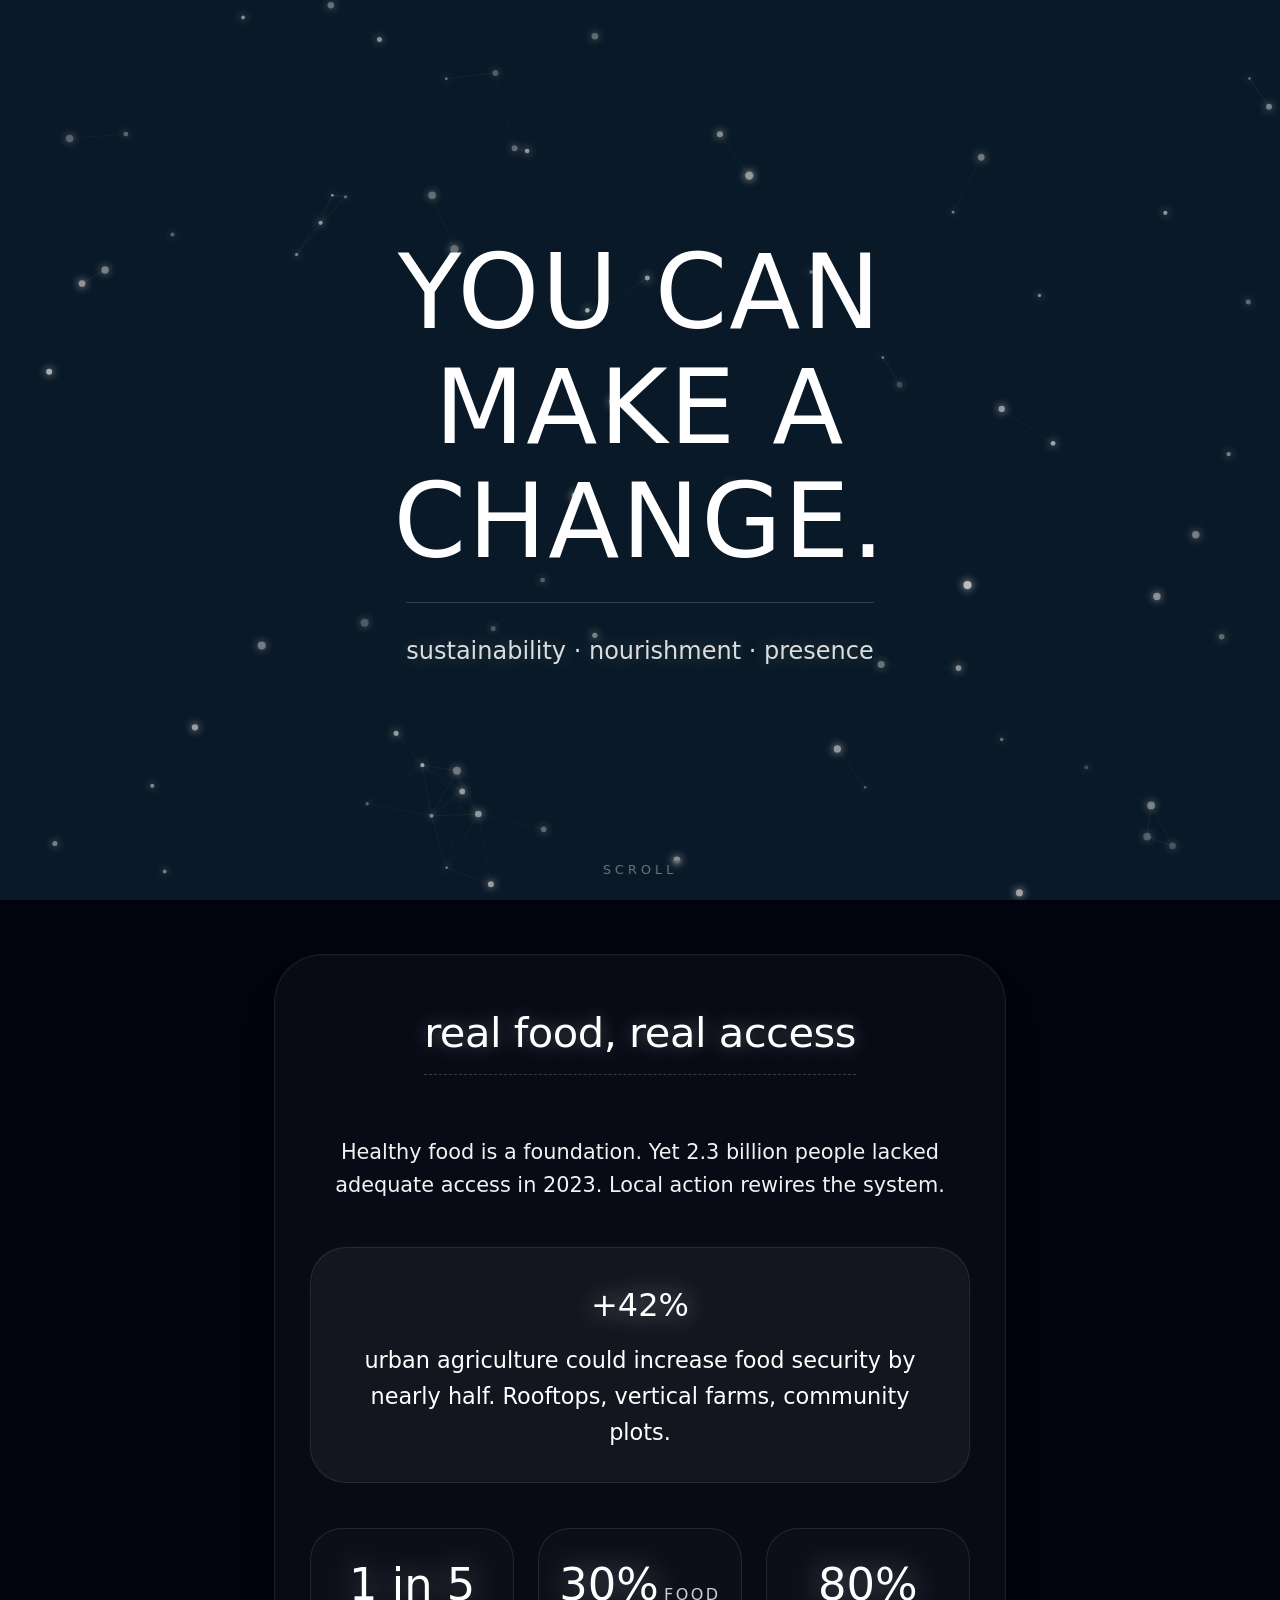
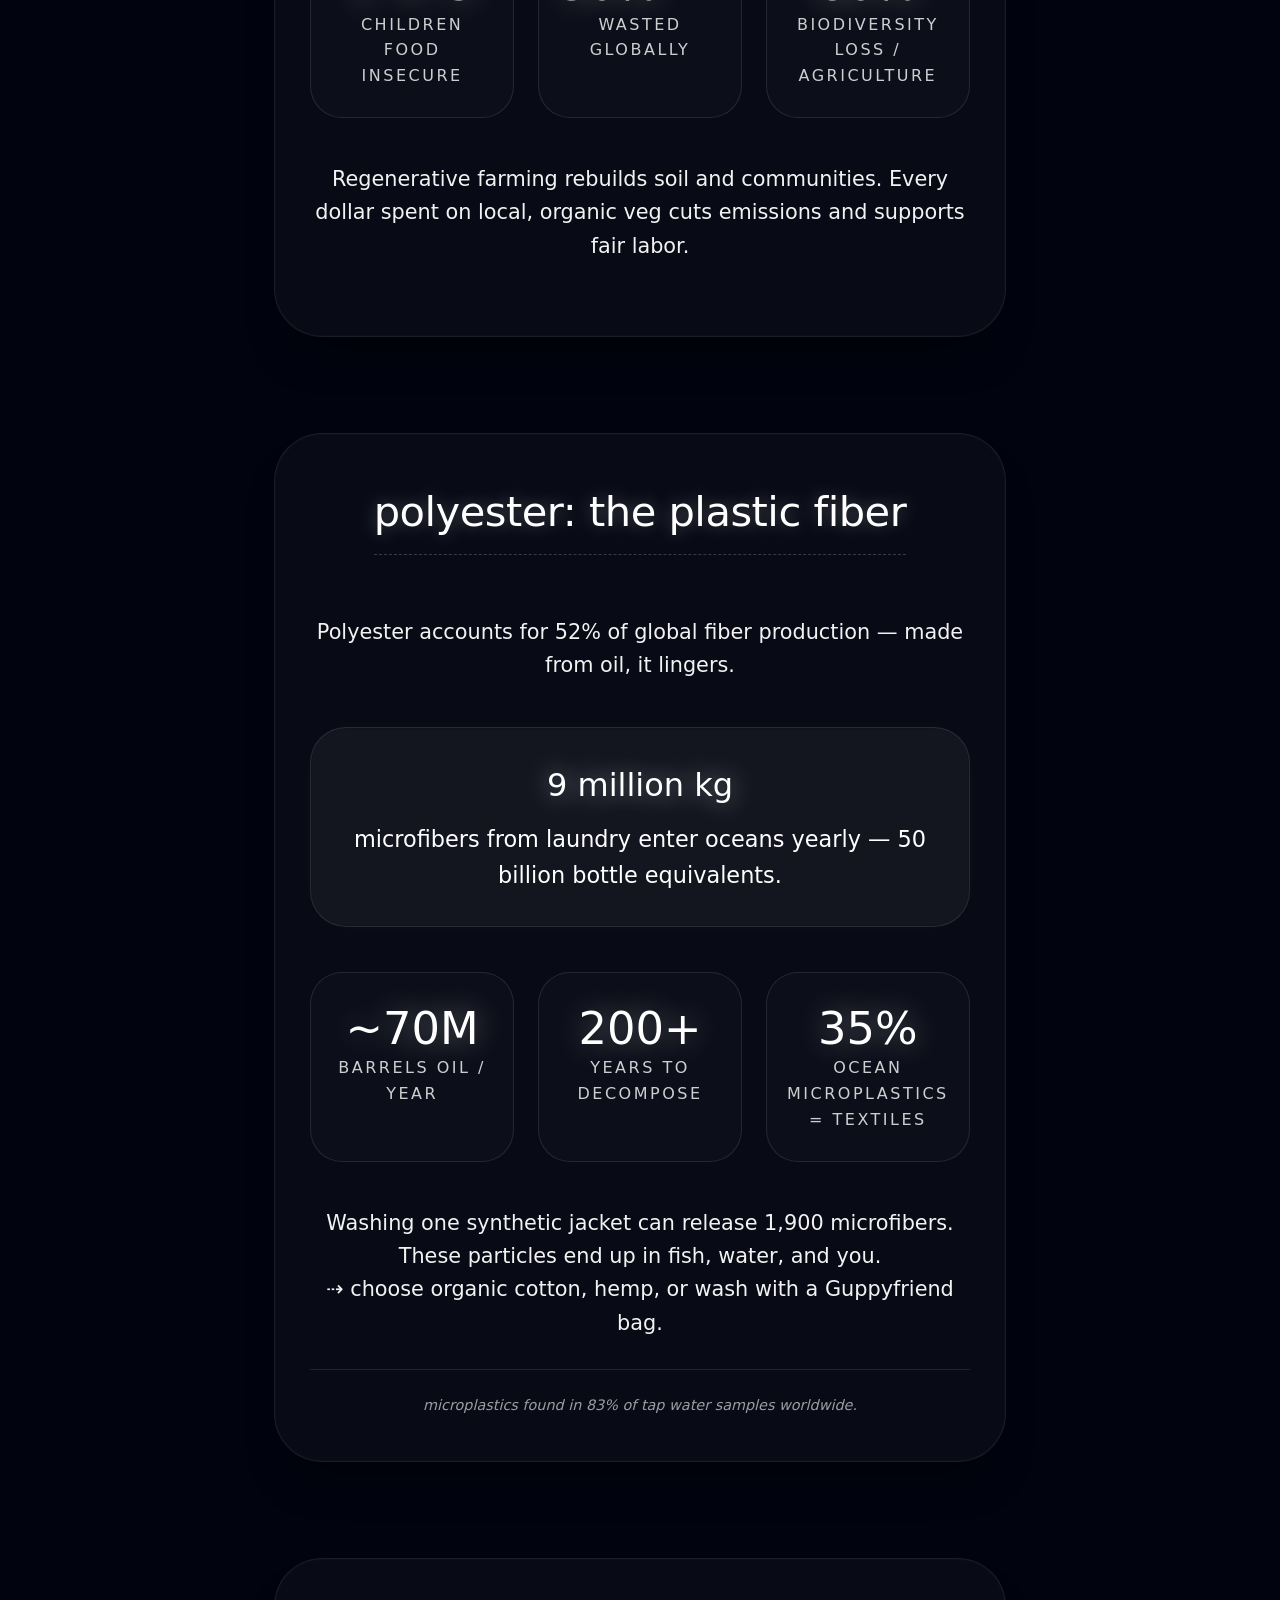
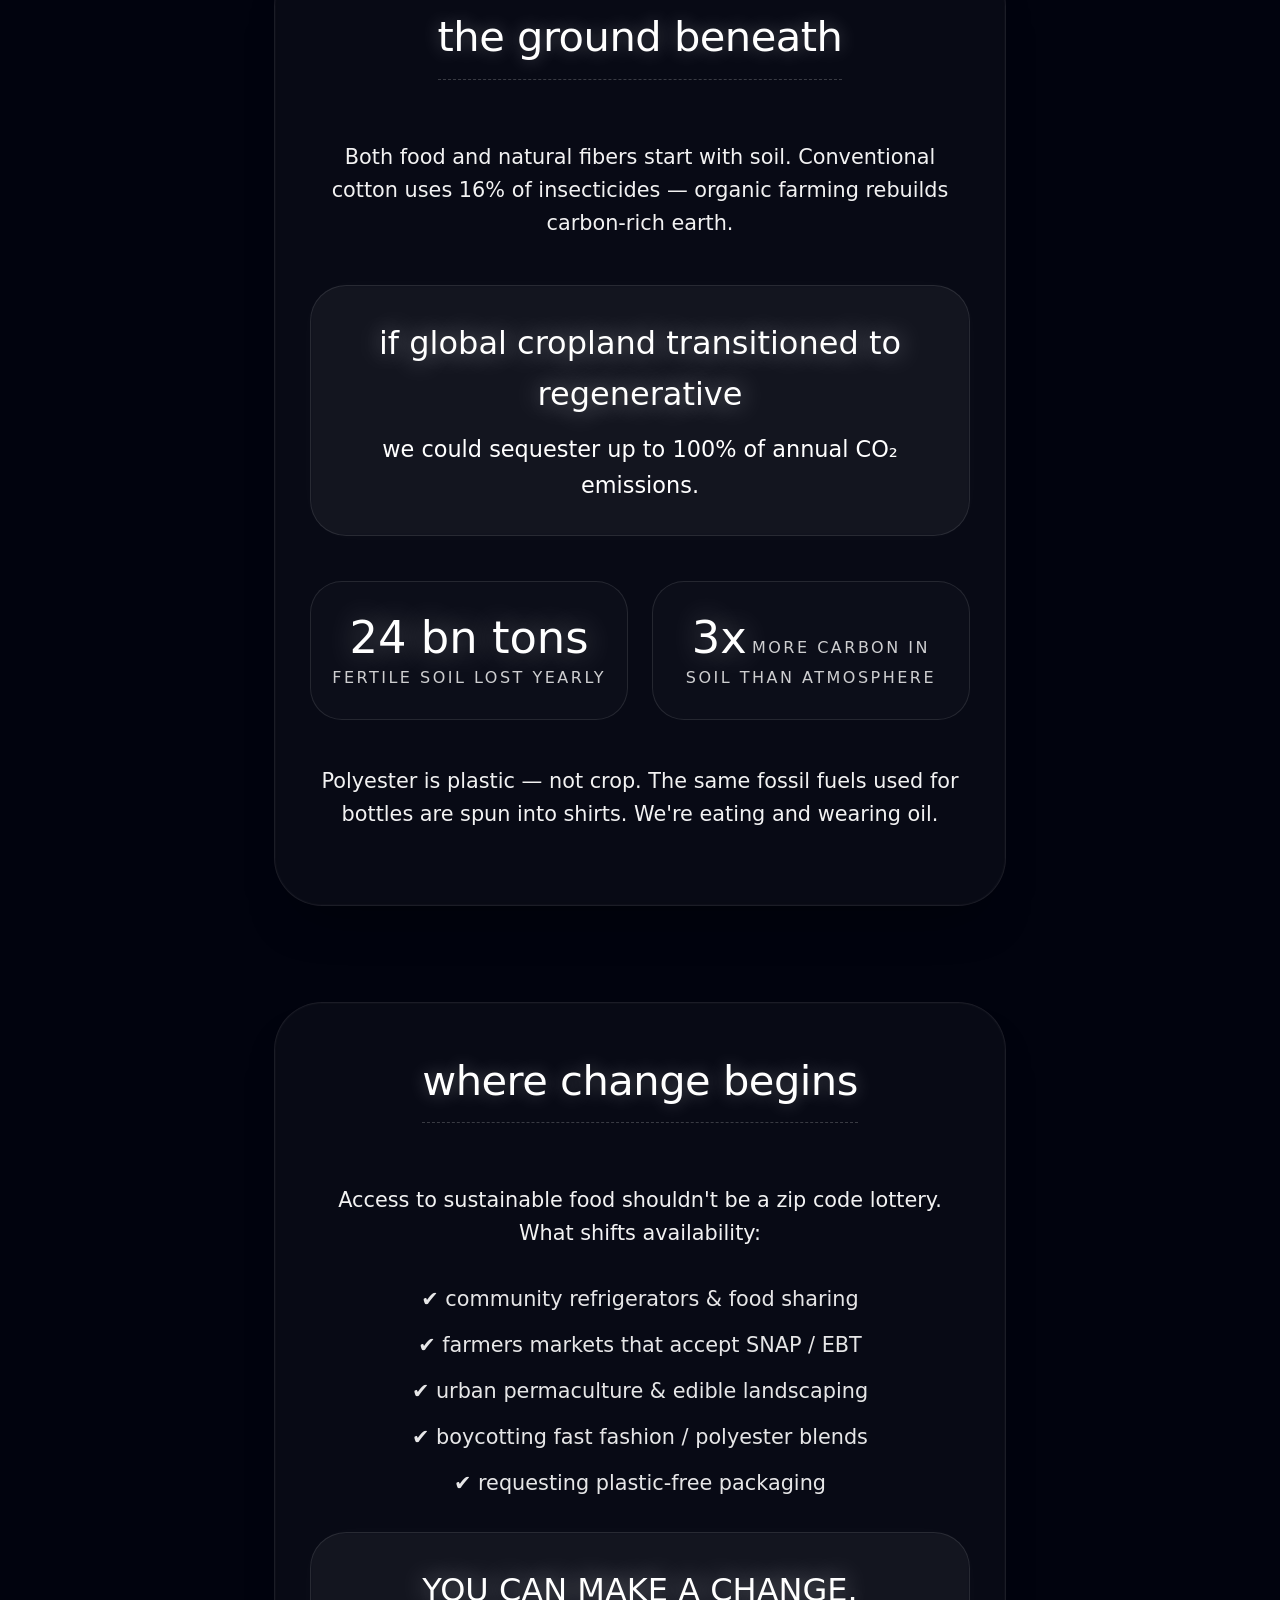
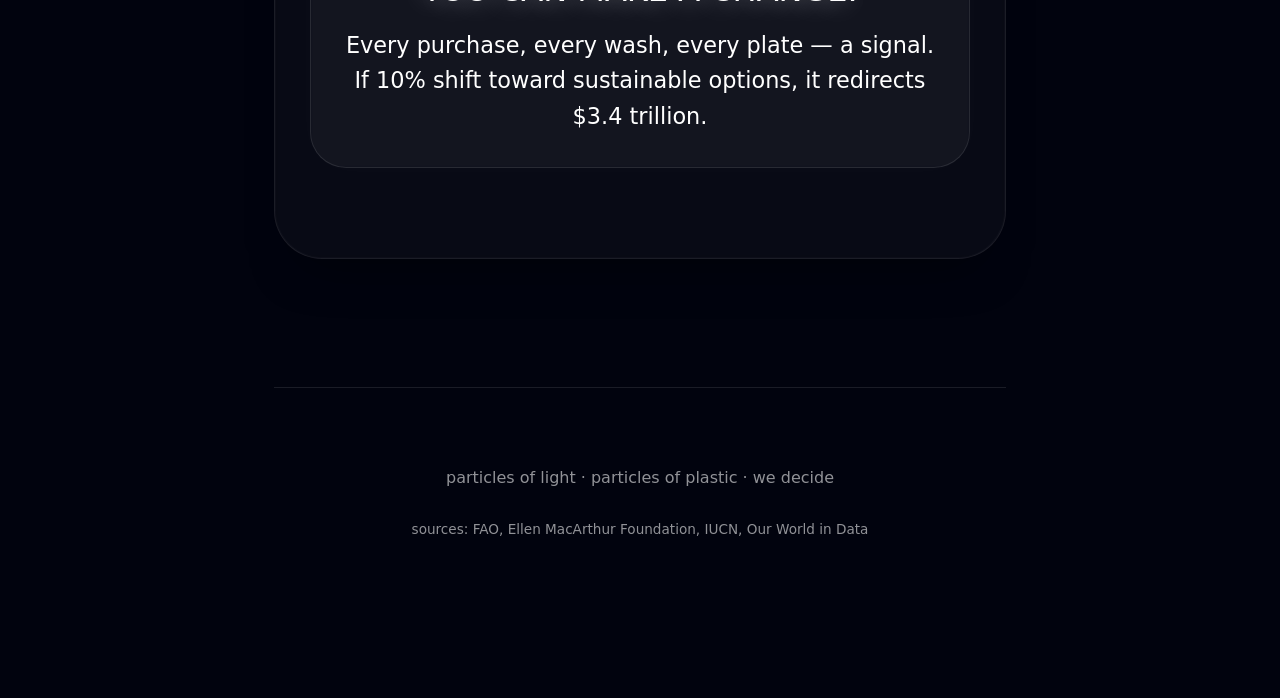
==== change.html @ f42b7b2b "change." ====
<!DOCTYPE html>
<html lang="en">
<head>
    <meta charset="UTF-8">
    <meta name="viewport" content="width=device-width, initial-scale=1.0">
    <title>calm · shift · sustain</title>
    <style>
        * {
            margin: 0;
            padding: 0;
            box-sizing: border-box;
        }

        body {
            background-color: hsl(232, 88%, 3%); /* dark navy base */
            font-family: 'Inter', 'Segoe UI', system-ui, -apple-system, sans-serif;
            color: #FFFFFF; /* pure white text */
            line-height: 1.6;
            overflow-x: hidden;
        }

        /* canvas: pure grey particles on dark navy */
        #particle-canvas {
            position: fixed;
            top: 0;
            left: 0;
            width: 100%;
            height: 100%;
            z-index: 0;
            pointer-events: none; /* keeps text interaction clean */
            background: #0A1927; /* solid navy, no gradient, only particles provide life */
        }

        /* content layer: centered, calm spacing */
        .scroll-container {
            position: relative;
            z-index: 5;
            max-width: 780px;
            margin: 0 auto;
            padding: 3rem 1.5rem 8rem 1.5rem;
            text-align: center; /* everything centered — powerful simplicity */
        }

        /* first thing seen: huge, only white, subtle aura */
        .hero-block {
            min-height: 90vh;
            display: flex;
            flex-direction: column;
            justify-content: center;
            align-items: center;
            padding: 1rem;
        }

        .hero-title {
            font-size: clamp(3.2rem, 13vw, 6.5rem);
            font-weight: 500; /* lighter weight for calm, but big presence */
            letter-spacing: 2px;
            text-transform: uppercase;
            color: #FFFFFF;
            text-shadow: 0 0 30px rgba(255, 255, 255, 0), 0 0 10px rgba(255, 255, 255, 0);
            margin-bottom: 1.5rem;
            line-height: 1.1;
        }

        .hero-sub {
            font-size: 1.5rem;
            font-weight: 300;
            color: #FFFFFF;
            text-shadow: 0 0 20px rgba(255,255,255,0.3);
            max-width: 650px;
            opacity: 0.85;
            border-top: 1px solid rgba(255, 255, 255, 0.2);
            padding-top: 1.8rem;
        }

        /* cards: minimal, no heavy borders, just translucent white layer */
        .section-card {
            background: rgba(255, 255, 255, 0.03);
            backdrop-filter: blur(2px);
            -webkit-backdrop-filter: blur(2px);
            border: 1px solid rgba(255, 255, 255, 0.08);
            border-radius: 48px;
            padding: 2.8rem 2.2rem;
            margin: 6rem 0;
            box-shadow: 0 30px 50px -30px #00000080, 0 0 0 1px rgba(255, 255, 255, 0.02) inset;
            transition: box-shadow 0.2s ease;
        }

        .section-card:hover {
            box-shadow: 0 35px 60px -30px #000000, 0 0 0 1px rgba(255, 255, 255, 0.12) inset;
        }

        h2 {
            font-size: 2.6rem;
            font-weight: 350;
            margin-bottom: 2rem;
            letter-spacing: -0.5px;
            color: #FFFFFF;
            text-shadow: 0 0 18px rgba(255,255,255,0.3);
            display: inline-block;
            padding-bottom: 0.5rem;
            border-bottom: 1px dashed rgba(255, 255, 255, 0.2);
        }

        .fact-highlight {
            background: rgba(255, 255, 255, 0.02);
            border: 1px solid rgba(255, 255, 255, 0.1);
            padding: 2rem 2rem;
            border-radius: 36px;
            margin: 2.8rem 0;
            font-size: 1.4rem;
            font-weight: 280;
            color: #FFFFFF;
            box-shadow: 0 0 30px rgba(255, 255, 255, 0.02);
            backdrop-filter: blur(2px);
        }

        .fact-highlight strong {
            color: #FFFFFF;
            font-weight: 450;
            display: block;
            font-size: 2rem;
            margin-bottom: 0.7rem;
            text-shadow: 0 0 25px rgba(255, 255, 255, 0.5);
        }

        .stat-grid {
            display: flex;
            flex-wrap: wrap;
            gap: 1.5rem;
            margin: 2.8rem 0;
            justify-content: center;
        }

        .stat-item {
            background: rgba(255, 255, 255, 0.02);
            border-radius: 32px;
            padding: 1.8rem 1.2rem;
            flex: 1 1 170px;
            border: 1px solid rgba(255, 255, 255, 0.1);
            text-align: center;
            font-weight: 280;
            color: #FFFFFF;
        }

        .stat-number {
            font-size: 2.8rem;
            font-weight: 400;
            color: #FFFFFF;
            line-height: 1.2;
            text-shadow: 0 0 30px rgba(255,255,255,0.4);
        }

        .stat-label {
            font-size: 1rem;
            text-transform: uppercase;
            letter-spacing: 2.5px;
            color: rgba(255, 255, 255, 0.8);
        }

        p {
            font-size: 1.3rem;
            font-weight: 280;
            margin: 1.8rem 0;
            color: #FFFFFF;
            opacity: 0.95;
        }

        .micro-particle-note {
            font-size: 0.9rem;
            color: rgba(255, 255, 255, 0.6);
            text-align: center;
            margin-top: 1.5rem;
            font-style: italic;
            border-top: 1px solid rgba(255, 255, 255, 0.1);
            padding-top: 1.5rem;
        }

        .footer {
            margin-top: 8rem;
            text-align: center;
            font-size: 1rem;
            color: rgba(255, 255, 255, 0.5);
            border-top: 1px solid rgba(255, 255, 255, 0.1);
            padding-top: 3rem;
        }

        .footer p {
            font-size: 1rem;
            color: rgba(255, 255, 255, 0.6);
        }

        /* subtle scroll hint */
        .scroll-hint {
            position: fixed;
            bottom: 20px;
            left: 50%;
            transform: translateX(-50%);
            color: rgba(255, 255, 255, 0.4);
            font-size: 0.8rem;
            letter-spacing: 4px;
            text-transform: uppercase;
            z-index: 15;
            background: transparent;
            padding: 0 12px;
            backdrop-filter: blur(2px);
        }

        /* no extra colors — only white, grey particles, navy */
        ul {
            list-style: none;
            font-size: 1.3rem;
            color: #FFFFFF;
            margin: 2rem 0;
        }
        li {
            margin: 0.8rem 0;
            opacity: 0.9;
        }

        @media (max-width: 600px) {
            .section-card { padding: 2rem 1.2rem; }
            h2 { font-size: 2rem; }
            .hero-title { font-size: 4rem; }
        }
    </style>
</head>
<body>

    <!-- particle canvas: pure grey on navy, no extra colors -->
    <canvas id="particle-canvas"></canvas>

    <!-- centered calm content -->
    <div class="scroll-container">
        <!-- hero: first thing — YOU CAN MAKE A CHANGE. (only white, centered) -->
        <div class="hero-block">
            <div class="hero-title">YOU CAN MAKE A CHANGE.</div>
            <div class="hero-sub">sustainability · nourishment · presence</div>
        </div>

        <!-- food & access - minimal white on navy -->
        <div class="section-card">
            <h2>real food, real access</h2>
            <p>Healthy food is a foundation. Yet 2.3 billion people lacked adequate access in 2023. Local action rewires the system.</p>
            <div class="fact-highlight">
                <strong>+42%</strong>
                urban agriculture could increase food security by nearly half. Rooftops, vertical farms, community plots.
            </div>
            <div class="stat-grid">
                <div class="stat-item"><span class="stat-number">1 in 5</span> <span class="stat-label">children food insecure</span></div>
                <div class="stat-item"><span class="stat-number">30%</span> <span class="stat-label">food wasted globally</span></div>
                <div class="stat-item"><span class="stat-number">80%</span> <span class="stat-label">biodiversity loss / agriculture</span></div>
            </div>
            <p>Regenerative farming rebuilds soil and communities. Every dollar spent on local, organic veg cuts emissions and supports fair labor.</p>
        </div>

        <!-- polyester – still only white / grey, no alert color, just facts -->
        <div class="section-card">
            <h2>polyester: the plastic fiber</h2>
            <p>Polyester accounts for 52% of global fiber production — made from oil, it lingers.</p>
            <div class="fact-highlight">
                <strong>9 million kg</strong>
                microfibers from laundry enter oceans yearly — 50 billion bottle equivalents.
            </div>
            <div class="stat-grid">
                <div class="stat-item"><span class="stat-number">~70M</span> <span class="stat-label">barrels oil / year</span></div>
                <div class="stat-item"><span class="stat-number">200+</span> <span class="stat-label">years to decompose</span></div>
                <div class="stat-item"><span class="stat-number">35%</span> <span class="stat-label">ocean microplastics = textiles</span></div>
            </div>
            <p>Washing one synthetic jacket can release 1,900 microfibers. These particles end up in fish, water, and you. <br>⇢ choose organic cotton, hemp, or wash with a Guppyfriend bag.</p>
            <div class="micro-particle-note">microplastics found in 83% of tap water samples worldwide.</div>
        </div>

        <!-- soil & connection -->
        <div class="section-card">
            <h2>the ground beneath</h2>
            <p>Both food and natural fibers start with soil. Conventional cotton uses 16% of insecticides — organic farming rebuilds carbon-rich earth.</p>
            <div class="fact-highlight">
                <strong>if global cropland transitioned to regenerative</strong>
                we could sequester up to 100% of annual CO₂ emissions.
            </div>
            <div class="stat-grid">
                <div class="stat-item"><span class="stat-number">24 bn tons</span> <span class="stat-label">fertile soil lost yearly</span></div>
                <div class="stat-item"><span class="stat-number">3x</span> <span class="stat-label">more carbon in soil than atmosphere</span></div>
            </div>
            <p>Polyester is plastic — not crop. The same fossil fuels used for bottles are spun into shirts. We're eating and wearing oil.</p>
        </div>

        <!-- availability / action -->
        <div class="section-card">
            <h2>where change begins</h2>
            <p>Access to sustainable food shouldn't be a zip code lottery. What shifts availability:</p>
            <ul>
                <li>✔ community refrigerators & food sharing</li>
                <li>✔ farmers markets that accept SNAP / EBT</li>
                <li>✔ urban permaculture & edible landscaping</li>
                <li>✔ boycotting fast fashion / polyester blends</li>
                <li>✔ requesting plastic-free packaging</li>
            </ul>
            <div class="fact-highlight" style="margin-top: 2rem;">
                <strong>YOU CAN MAKE A CHANGE.</strong>
                Every purchase, every wash, every plate — a signal. If 10% shift toward sustainable options, it redirects $3.4 trillion.
            </div>
        </div>

        <!-- footer / calm note -->
        <div class="footer">
            <p>particles of light · particles of plastic · we decide</p>
            <p style="font-size: 0.85rem;">sources: FAO, Ellen MacArthur Foundation, IUCN, Our World in Data</p>
        </div>
    </div>

    <!-- fixed scroll hint (barely visible) -->
    <div class="scroll-hint">scroll</div>

    <!-- particle script: only grey shades on navy, calm drift -->
    <script>
        (function() {
            const canvas = document.getElementById('particle-canvas');
            const ctx = canvas.getContext('2d');
            let width, height;
            let particles = [];
            const PARTICLE_COUNT = 75; // fewer, calmer

            class Particle {
                constructor() {
                    this.x = Math.random() * width;
                    this.y = Math.random() * height;
                    this.vx = (Math.random() - 0.5) * 0.06; // very slow drift
                    this.vy = (Math.random() - 0.5) * 0.04;
                    this.radius = Math.random() * 3 + 1.2;
                    // only grey tones (rgb triplets between 140-220)
                    const g = 160 + Math.random() * 60; // 160–220
                    this.color = `rgba(${g}, ${g}, ${g}, ${Math.random() * 0.5 + 0.3})`; // grey particles
                }
                update() {
                    this.x += this.vx;
                    this.y += this.vy;
                    // gentle wrap
                    if (this.x < 0) this.x = width;
                    if (this.x > width) this.x = 0;
                    if (this.y < 0) this.y = height;
                    if (this.y > height) this.y = 0;
                }
                draw() {
                    ctx.beginPath();
                    ctx.arc(this.x, this.y, this.radius, 0, Math.PI * 2);
                    ctx.fillStyle = this.color;
                    ctx.shadowColor = '#FFFFFF'; // white aura for particles
                    ctx.shadowBlur = 9;
                    ctx.fill();
                }
            }

            function initParticles() {
                particles = [];
                for (let i = 0; i < PARTICLE_COUNT; i++) {
                    particles.push(new Particle());
                }
            }

            function resizeCanvas() {
                width = window.innerWidth;
                height = window.innerHeight;
                canvas.width = width;
                canvas.height = height;
                initParticles();
            }

            // faint lines only when very close (calm web)
            function drawLines() {
                ctx.shadowBlur = 0;
                for (let i = 0; i < particles.length; i++) {
                    for (let j = i + 1; j < particles.length; j++) {
                        const dx = particles[i].x - particles[j].x;
                        const dy = particles[i].y - particles[j].y;
                        const distance = Math.sqrt(dx * dx + dy * dy);
                        if (distance < 90) {
                            ctx.beginPath();
                            ctx.moveTo(particles[i].x, particles[i].y);
                            ctx.lineTo(particles[j].x, particles[j].y);
                            ctx.strokeStyle = `rgba(200, 200, 200, ${0.1 * (1 - distance/100)})`; // grey lines
                            ctx.stroke();
                        }
                    }
                }
            }

            function animate() {
                ctx.clearRect(0, 0, width, height);
                // background is solid navy (already set by CSS, but we fill to be sure)
                ctx.fillStyle = '#0A1927';
                ctx.fillRect(0, 0, width, height);
                drawLines();
                for (let p of particles) {
                    p.update();
                    p.draw();
                }
                requestAnimationFrame(animate);
            }

            window.addEventListener('resize', () => {
                resizeCanvas();
            });

            resizeCanvas();
            animate();

            // optional gentle mouse influence (barely there)
            window.addEventListener('mousemove', (e) => {
                if (!particles.length) return;
                const mouseX = e.clientX;
                const mouseY = e.clientY;
                for (let p of particles) {
                    const dx = p.x - mouseX;
                    const dy = p.y - mouseY;
                    const dist = Math.sqrt(dx*dx + dy*dy);
                    if (dist < 110) {
                        const angle = Math.atan2(dy, dx);
                        const force = (110 - dist) / 800; // very subtle
                        p.vx += Math.cos(angle) * force * 0.3;
                        p.vy += Math.sin(angle) * force * 0.3;
                    }
                }
            });
        })();
    </script>
</body>
</html>
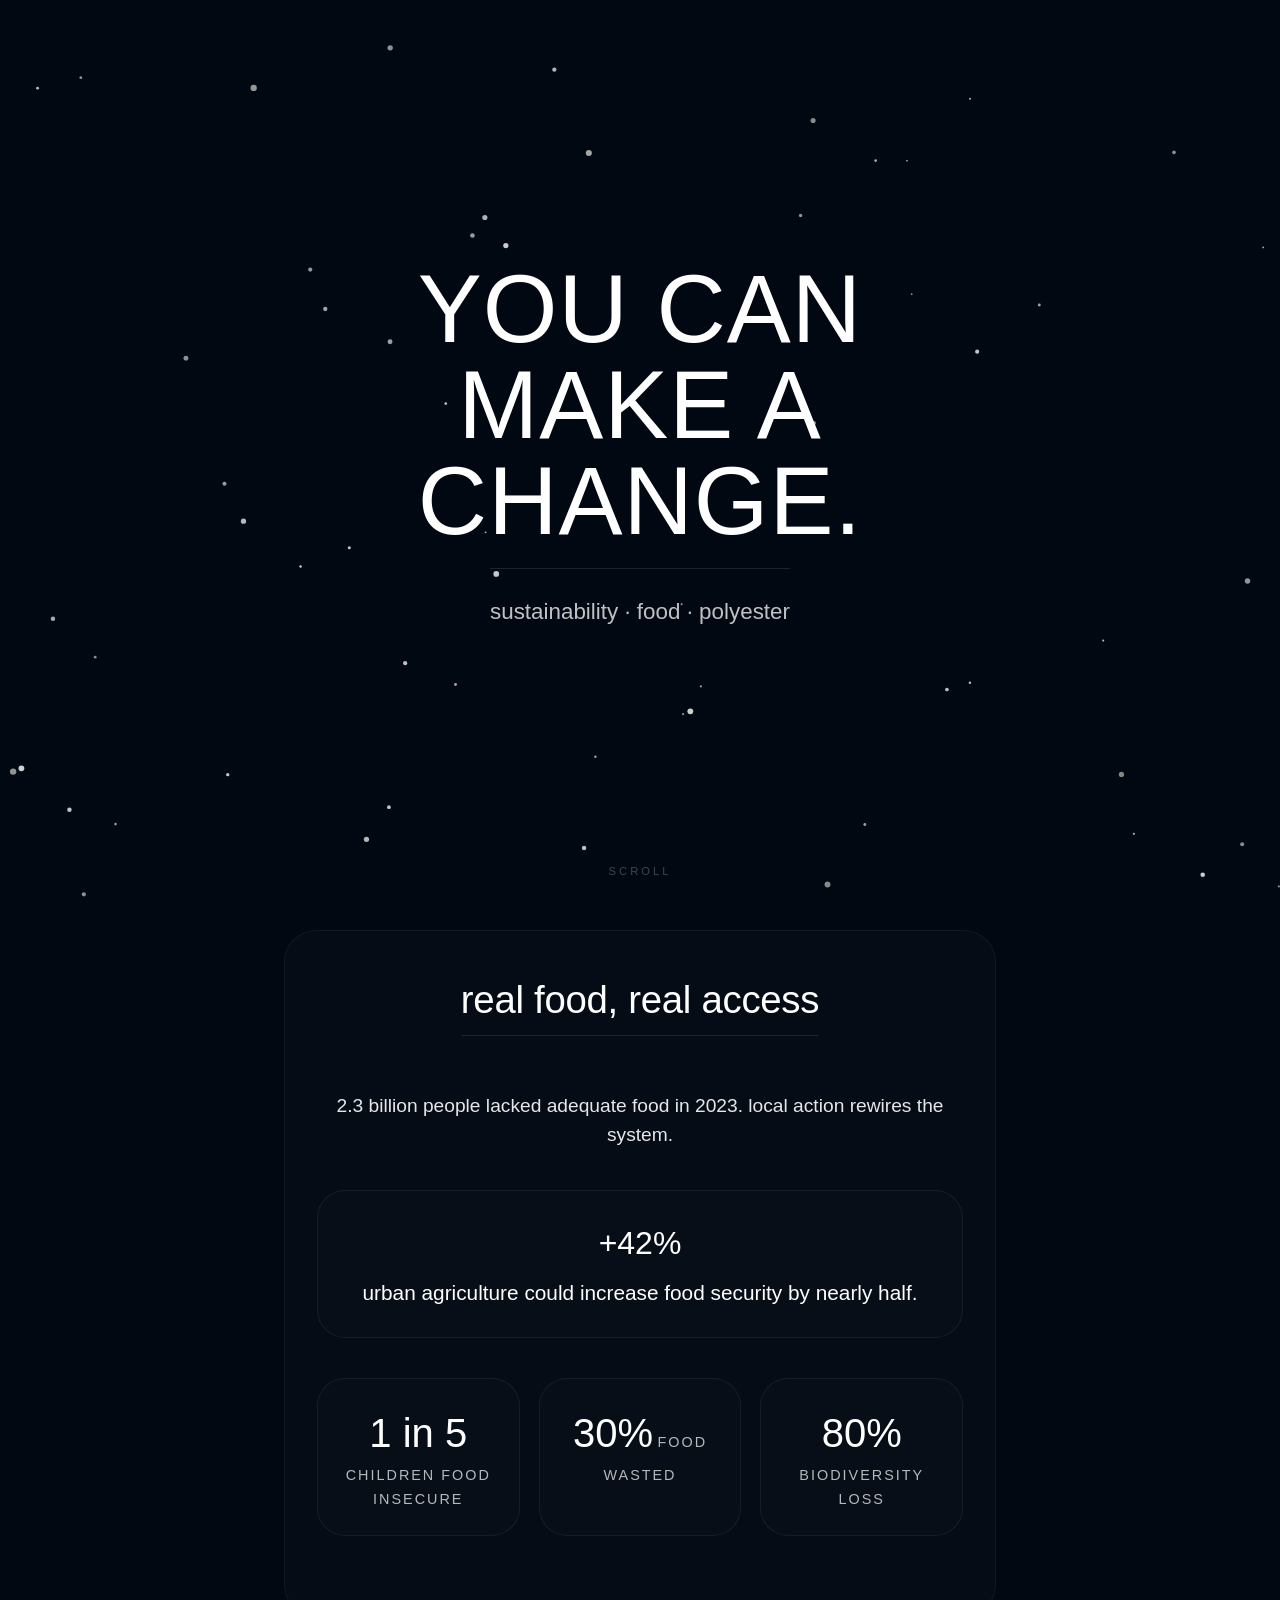
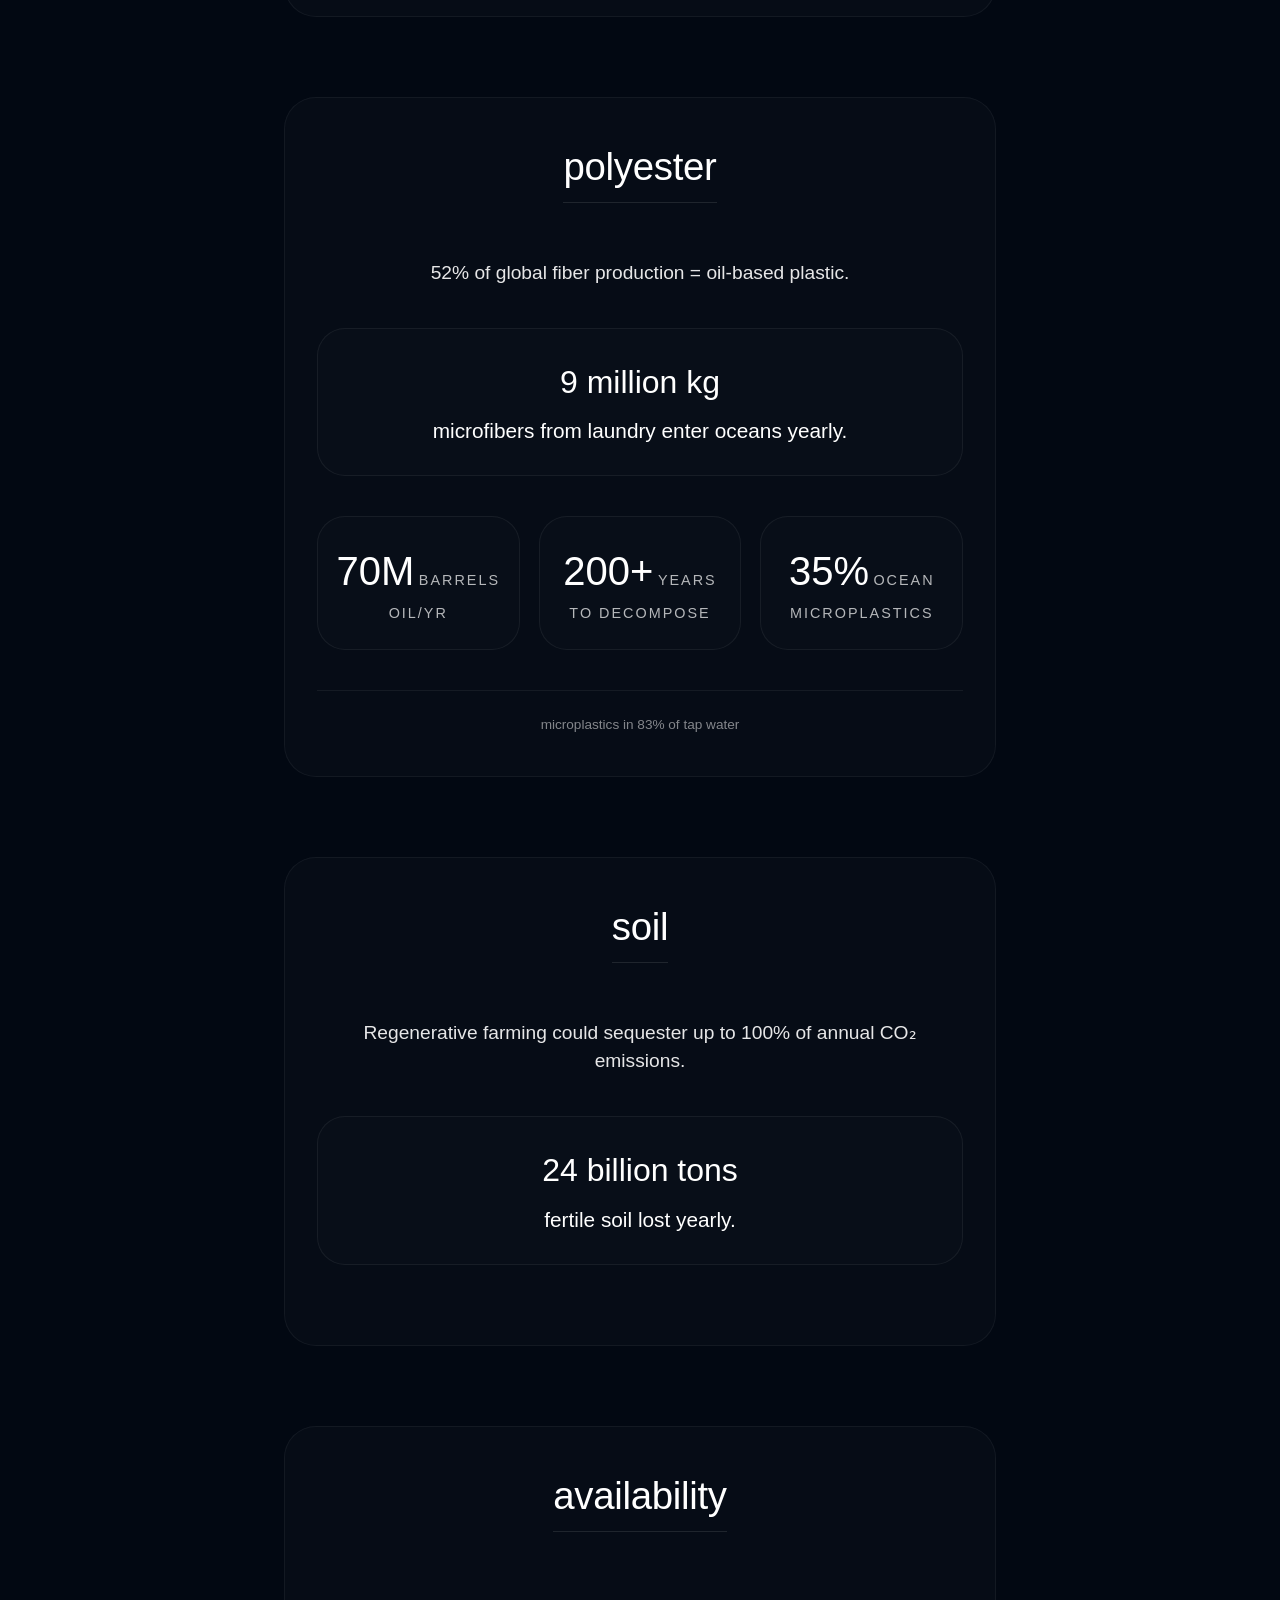
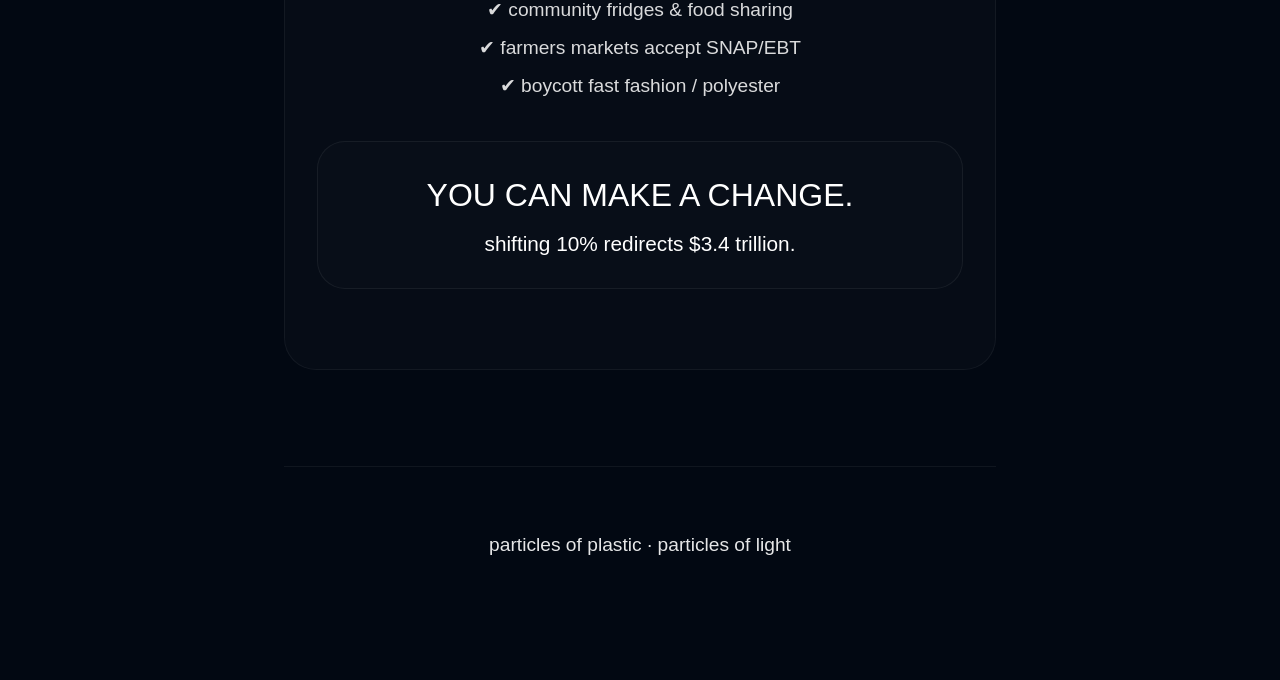
==== commit acc62ec4: "Save" ====
--- a/change.html
+++ b/change.html
@@ -3,23 +3,29 @@
 <head>
     <meta charset="UTF-8">
     <meta name="viewport" content="width=device-width, initial-scale=1.0">
-    <title>calm · shift · sustain</title>
+    <title>dark + play · shift</title>
     <style>
+        /* ABSOLUTE MINIMAL – DARKER THAN DARK */
         * {
             margin: 0;
             padding: 0;
             box-sizing: border-box;
         }
 
+        html, body {
+            background-color: #020812; /* almost black navy – deepest */
+            width: 100%;
+            min-height: 100%;
+        }
+
         body {
-            background-color: hsl(232, 88%, 3%); /* dark navy base */
-            font-family: 'Inter', 'Segoe UI', system-ui, -apple-system, sans-serif;
-            color: #FFFFFF; /* pure white text */
-            line-height: 1.6;
-            overflow-x: hidden;
-        }
-
-        /* canvas: pure grey particles on dark navy */
+            font-family: 'Inter', 'Helvetica Neue', sans-serif;
+            color: #ffffff;
+            line-height: 1.5;
+            background-color: #020812; /* guarantee */
+        }
+
+        /* canvas: solid dark background, grey particles (no glow, no blur) */
         #particle-canvas {
             position: fixed;
             top: 0;
@@ -27,316 +33,275 @@
             width: 100%;
             height: 100%;
             z-index: 0;
-            pointer-events: none; /* keeps text interaction clean */
-            background: #0A1927; /* solid navy, no gradient, only particles provide life */
-        }
-
-        /* content layer: centered, calm spacing */
+            pointer-events: none; /* keeps interaction but mouse events pass through to canvas? we need canvas to get mousemove, but we attach listener to window anyway */
+            background-color: #020812; /* the only background */
+            display: block;
+        }
+
+        /* content: strictly centered, white text only */
         .scroll-container {
             position: relative;
             z-index: 5;
-            max-width: 780px;
+            max-width: 760px;
             margin: 0 auto;
-            padding: 3rem 1.5rem 8rem 1.5rem;
-            text-align: center; /* everything centered — powerful simplicity */
-        }
-
-        /* first thing seen: huge, only white, subtle aura */
+            padding: 2.5rem 1.5rem 6rem 1.5rem;
+            text-align: center;
+        }
+
+        /* first thing: huge, pure white, NO shadow/glow */
         .hero-block {
             min-height: 90vh;
             display: flex;
             flex-direction: column;
             justify-content: center;
             align-items: center;
-            padding: 1rem;
         }
 
         .hero-title {
-            font-size: clamp(3.2rem, 13vw, 6.5rem);
-            font-weight: 500; /* lighter weight for calm, but big presence */
-            letter-spacing: 2px;
+            font-size: clamp(3rem, 14vw, 6rem);
+            font-weight: 450; /* medium-light, still strong */
+            letter-spacing: 1px;
             text-transform: uppercase;
-            color: #FFFFFF;
-            text-shadow: 0 0 30px rgba(255, 255, 255, 0), 0 0 10px rgba(255, 255, 255, 0);
-            margin-bottom: 1.5rem;
-            line-height: 1.1;
+            color: #ffffff;
+            margin-bottom: 1.2rem;
+            line-height: 1;
+            /* no text shadow, no glow */
         }
 
         .hero-sub {
-            font-size: 1.5rem;
+            font-size: 1.4rem;
             font-weight: 300;
-            color: #FFFFFF;
-            text-shadow: 0 0 20px rgba(255,255,255,0.3);
-            max-width: 650px;
-            opacity: 0.85;
-            border-top: 1px solid rgba(255, 255, 255, 0.2);
-            padding-top: 1.8rem;
-        }
-
-        /* cards: minimal, no heavy borders, just translucent white layer */
+            color: #ffffff;
+            opacity: 0.75; /* only subtle dim */
+            max-width: 600px;
+            border-top: 1px solid rgba(255,255,255,0.15);
+            padding-top: 1.6rem;
+        }
+
+        /* cards: barely there, just a hint of structure */
         .section-card {
-            background: rgba(255, 255, 255, 0.03);
-            backdrop-filter: blur(2px);
-            -webkit-backdrop-filter: blur(2px);
-            border: 1px solid rgba(255, 255, 255, 0.08);
-            border-radius: 48px;
-            padding: 2.8rem 2.2rem;
-            margin: 6rem 0;
-            box-shadow: 0 30px 50px -30px #00000080, 0 0 0 1px rgba(255, 255, 255, 0.02) inset;
-            transition: box-shadow 0.2s ease;
-        }
-
-        .section-card:hover {
-            box-shadow: 0 35px 60px -30px #000000, 0 0 0 1px rgba(255, 255, 255, 0.12) inset;
+            background: rgba(255, 255, 255, 0.02); /* almost invisible */
+            border: 1px solid rgba(255, 255, 255, 0.05);
+            border-radius: 32px;
+            padding: 2.5rem 2rem;
+            margin: 5rem 0;
+            /* no shadow, no glow, no hover effects */
         }
 
         h2 {
-            font-size: 2.6rem;
+            font-size: 2.4rem;
             font-weight: 350;
             margin-bottom: 2rem;
-            letter-spacing: -0.5px;
-            color: #FFFFFF;
-            text-shadow: 0 0 18px rgba(255,255,255,0.3);
+            color: #ffffff;
+            letter-spacing: -0.3px;
+            border-bottom: 1px solid rgba(255,255,255,0.1);
             display: inline-block;
-            padding-bottom: 0.5rem;
-            border-bottom: 1px dashed rgba(255, 255, 255, 0.2);
+            padding-bottom: 0.4rem;
         }
 
         .fact-highlight {
-            background: rgba(255, 255, 255, 0.02);
-            border: 1px solid rgba(255, 255, 255, 0.1);
-            padding: 2rem 2rem;
-            border-radius: 36px;
-            margin: 2.8rem 0;
-            font-size: 1.4rem;
+            background: rgba(255, 255, 255, 0.01);
+            border: 1px solid rgba(255, 255, 255, 0.06);
+            padding: 1.8rem 1.8rem;
+            border-radius: 28px;
+            margin: 2.5rem 0;
+            font-size: 1.3rem;
             font-weight: 280;
-            color: #FFFFFF;
-            box-shadow: 0 0 30px rgba(255, 255, 255, 0.02);
-            backdrop-filter: blur(2px);
+            color: #ffffff;
         }
 
         .fact-highlight strong {
-            color: #FFFFFF;
             font-weight: 450;
             display: block;
             font-size: 2rem;
-            margin-bottom: 0.7rem;
-            text-shadow: 0 0 25px rgba(255, 255, 255, 0.5);
+            margin-bottom: 0.6rem;
+            color: #ffffff;
         }
 
         .stat-grid {
             display: flex;
             flex-wrap: wrap;
-            gap: 1.5rem;
-            margin: 2.8rem 0;
+            gap: 1.2rem;
+            margin: 2.5rem 0;
             justify-content: center;
         }
 
         .stat-item {
-            background: rgba(255, 255, 255, 0.02);
-            border-radius: 32px;
-            padding: 1.8rem 1.2rem;
-            flex: 1 1 170px;
-            border: 1px solid rgba(255, 255, 255, 0.1);
-            text-align: center;
-            font-weight: 280;
-            color: #FFFFFF;
+            background: rgba(255, 255, 255, 0.01);
+            border-radius: 28px;
+            padding: 1.5rem 1rem;
+            flex: 1 1 150px;
+            border: 1px solid rgba(255, 255, 255, 0.06);
+            color: #ffffff;
         }
 
         .stat-number {
-            font-size: 2.8rem;
+            font-size: 2.5rem;
             font-weight: 400;
-            color: #FFFFFF;
-            line-height: 1.2;
-            text-shadow: 0 0 30px rgba(255,255,255,0.4);
+            color: #ffffff;
         }
 
         .stat-label {
-            font-size: 1rem;
+            font-size: 0.9rem;
             text-transform: uppercase;
-            letter-spacing: 2.5px;
-            color: rgba(255, 255, 255, 0.8);
+            letter-spacing: 2px;
+            color: rgba(255,255,255,0.7);
         }
 
         p {
-            font-size: 1.3rem;
-            font-weight: 280;
-            margin: 1.8rem 0;
-            color: #FFFFFF;
-            opacity: 0.95;
+            font-size: 1.2rem;
+            font-weight: 270;
+            margin: 1.5rem 0;
+            color: #ffffff;
+            opacity: 0.9;
         }
 
         .micro-particle-note {
-            font-size: 0.9rem;
-            color: rgba(255, 255, 255, 0.6);
+            font-size: 0.85rem;
+            color: rgba(255,255,255,0.5);
             text-align: center;
             margin-top: 1.5rem;
-            font-style: italic;
-            border-top: 1px solid rgba(255, 255, 255, 0.1);
+            border-top: 1px solid rgba(255,255,255,0.06);
             padding-top: 1.5rem;
         }
 
         .footer {
-            margin-top: 8rem;
-            text-align: center;
-            font-size: 1rem;
-            color: rgba(255, 255, 255, 0.5);
-            border-top: 1px solid rgba(255, 255, 255, 0.1);
-            padding-top: 3rem;
-        }
-
-        .footer p {
-            font-size: 1rem;
-            color: rgba(255, 255, 255, 0.6);
-        }
-
-        /* subtle scroll hint */
+            margin-top: 6rem;
+            border-top: 1px solid rgba(255,255,255,0.06);
+            padding-top: 2.5rem;
+            font-size: 0.9rem;
+            color: rgba(255,255,255,0.45);
+        }
+
         .scroll-hint {
             position: fixed;
             bottom: 20px;
             left: 50%;
             transform: translateX(-50%);
-            color: rgba(255, 255, 255, 0.4);
-            font-size: 0.8rem;
-            letter-spacing: 4px;
+            color: rgba(255,255,255,0.25);
+            font-size: 0.7rem;
+            letter-spacing: 3px;
             text-transform: uppercase;
-            z-index: 15;
-            background: transparent;
-            padding: 0 12px;
-            backdrop-filter: blur(2px);
-        }
-
-        /* no extra colors — only white, grey particles, navy */
+            z-index: 10;
+        }
+
         ul {
             list-style: none;
-            font-size: 1.3rem;
-            color: #FFFFFF;
+            font-size: 1.2rem;
+            color: #ffffff;
             margin: 2rem 0;
         }
         li {
-            margin: 0.8rem 0;
-            opacity: 0.9;
+            margin: 0.6rem 0;
+            opacity: 0.85;
         }
 
         @media (max-width: 600px) {
             .section-card { padding: 2rem 1.2rem; }
             h2 { font-size: 2rem; }
-            .hero-title { font-size: 4rem; }
+            .hero-title { font-size: 3.8rem; }
         }
     </style>
 </head>
 <body>
 
-    <!-- particle canvas: pure grey on navy, no extra colors -->
     <canvas id="particle-canvas"></canvas>
 
-    <!-- centered calm content -->
     <div class="scroll-container">
-        <!-- hero: first thing — YOU CAN MAKE A CHANGE. (only white, centered) -->
+        <!-- FIRST THING: only white, no effects -->
         <div class="hero-block">
             <div class="hero-title">YOU CAN MAKE A CHANGE.</div>
-            <div class="hero-sub">sustainability · nourishment · presence</div>
-        </div>
-
-        <!-- food & access - minimal white on navy -->
+            <div class="hero-sub">sustainability · food · polyester</div>
+        </div>
+
+        <!-- food section -->
         <div class="section-card">
             <h2>real food, real access</h2>
-            <p>Healthy food is a foundation. Yet 2.3 billion people lacked adequate access in 2023. Local action rewires the system.</p>
+            <p>2.3 billion people lacked adequate food in 2023. local action rewires the system.</p>
             <div class="fact-highlight">
                 <strong>+42%</strong>
-                urban agriculture could increase food security by nearly half. Rooftops, vertical farms, community plots.
+                urban agriculture could increase food security by nearly half.
             </div>
             <div class="stat-grid">
                 <div class="stat-item"><span class="stat-number">1 in 5</span> <span class="stat-label">children food insecure</span></div>
-                <div class="stat-item"><span class="stat-number">30%</span> <span class="stat-label">food wasted globally</span></div>
-                <div class="stat-item"><span class="stat-number">80%</span> <span class="stat-label">biodiversity loss / agriculture</span></div>
-            </div>
-            <p>Regenerative farming rebuilds soil and communities. Every dollar spent on local, organic veg cuts emissions and supports fair labor.</p>
-        </div>
-
-        <!-- polyester – still only white / grey, no alert color, just facts -->
+                <div class="stat-item"><span class="stat-number">30%</span> <span class="stat-label">food wasted</span></div>
+                <div class="stat-item"><span class="stat-number">80%</span> <span class="stat-label">biodiversity loss</span></div>
+            </div>
+        </div>
+
+        <!-- polyester -->
         <div class="section-card">
-            <h2>polyester: the plastic fiber</h2>
-            <p>Polyester accounts for 52% of global fiber production — made from oil, it lingers.</p>
+            <h2>polyester</h2>
+            <p>52% of global fiber production = oil-based plastic.</p>
             <div class="fact-highlight">
                 <strong>9 million kg</strong>
-                microfibers from laundry enter oceans yearly — 50 billion bottle equivalents.
+                microfibers from laundry enter oceans yearly.
             </div>
             <div class="stat-grid">
-                <div class="stat-item"><span class="stat-number">~70M</span> <span class="stat-label">barrels oil / year</span></div>
+                <div class="stat-item"><span class="stat-number">70M</span> <span class="stat-label">barrels oil/yr</span></div>
                 <div class="stat-item"><span class="stat-number">200+</span> <span class="stat-label">years to decompose</span></div>
-                <div class="stat-item"><span class="stat-number">35%</span> <span class="stat-label">ocean microplastics = textiles</span></div>
-            </div>
-            <p>Washing one synthetic jacket can release 1,900 microfibers. These particles end up in fish, water, and you. <br>⇢ choose organic cotton, hemp, or wash with a Guppyfriend bag.</p>
-            <div class="micro-particle-note">microplastics found in 83% of tap water samples worldwide.</div>
-        </div>
-
-        <!-- soil & connection -->
+                <div class="stat-item"><span class="stat-number">35%</span> <span class="stat-label">ocean microplastics</span></div>
+            </div>
+            <div class="micro-particle-note">microplastics in 83% of tap water</div>
+        </div>
+
+        <!-- soil & systems -->
         <div class="section-card">
-            <h2>the ground beneath</h2>
-            <p>Both food and natural fibers start with soil. Conventional cotton uses 16% of insecticides — organic farming rebuilds carbon-rich earth.</p>
+            <h2>soil</h2>
+            <p>Regenerative farming could sequester up to 100% of annual CO₂ emissions.</p>
             <div class="fact-highlight">
-                <strong>if global cropland transitioned to regenerative</strong>
-                we could sequester up to 100% of annual CO₂ emissions.
-            </div>
-            <div class="stat-grid">
-                <div class="stat-item"><span class="stat-number">24 bn tons</span> <span class="stat-label">fertile soil lost yearly</span></div>
-                <div class="stat-item"><span class="stat-number">3x</span> <span class="stat-label">more carbon in soil than atmosphere</span></div>
-            </div>
-            <p>Polyester is plastic — not crop. The same fossil fuels used for bottles are spun into shirts. We're eating and wearing oil.</p>
+                <strong>24 billion tons</strong>
+                fertile soil lost yearly.
+            </div>
         </div>
 
         <!-- availability / action -->
         <div class="section-card">
-            <h2>where change begins</h2>
-            <p>Access to sustainable food shouldn't be a zip code lottery. What shifts availability:</p>
+            <h2>availability</h2>
             <ul>
-                <li>✔ community refrigerators & food sharing</li>
-                <li>✔ farmers markets that accept SNAP / EBT</li>
-                <li>✔ urban permaculture & edible landscaping</li>
-                <li>✔ boycotting fast fashion / polyester blends</li>
-                <li>✔ requesting plastic-free packaging</li>
+                <li>✔ community fridges & food sharing</li>
+                <li>✔ farmers markets accept SNAP/EBT</li>
+                <li>✔ boycott fast fashion / polyester</li>
             </ul>
-            <div class="fact-highlight" style="margin-top: 2rem;">
+            <div class="fact-highlight">
                 <strong>YOU CAN MAKE A CHANGE.</strong>
-                Every purchase, every wash, every plate — a signal. If 10% shift toward sustainable options, it redirects $3.4 trillion.
-            </div>
-        </div>
-
-        <!-- footer / calm note -->
+                shifting 10% redirects $3.4 trillion.
+            </div>
+        </div>
+
         <div class="footer">
-            <p>particles of light · particles of plastic · we decide</p>
-            <p style="font-size: 0.85rem;">sources: FAO, Ellen MacArthur Foundation, IUCN, Our World in Data</p>
+            <p>particles of plastic · particles of light</p>
         </div>
     </div>
 
-    <!-- fixed scroll hint (barely visible) -->
     <div class="scroll-hint">scroll</div>
 
-    <!-- particle script: only grey shades on navy, calm drift -->
     <script>
         (function() {
             const canvas = document.getElementById('particle-canvas');
             const ctx = canvas.getContext('2d');
             let width, height;
             let particles = [];
-            const PARTICLE_COUNT = 75; // fewer, calmer
+            const PARTICLE_COUNT = 60; // comfortable amount
 
             class Particle {
                 constructor() {
                     this.x = Math.random() * width;
                     this.y = Math.random() * height;
-                    this.vx = (Math.random() - 0.5) * 0.06; // very slow drift
-                    this.vy = (Math.random() - 0.5) * 0.04;
-                    this.radius = Math.random() * 3 + 1.2;
-                    // only grey tones (rgb triplets between 140-220)
-                    const g = 160 + Math.random() * 60; // 160–220
-                    this.color = `rgba(${g}, ${g}, ${g}, ${Math.random() * 0.5 + 0.3})`; // grey particles
+                    // very slow natural drift
+                    this.vx = (Math.random() - 0.5) * 0.04;
+                    this.vy = (Math.random() - 0.5) * 0.03;
+                    this.radius = Math.random() * 2.4 + 0.8;
+                    // only grey – solid, no transparency
+                    const g = 130 + Math.random() * 80; // 130–210 grey
+                    this.color = `rgb(${g}, ${g}, ${g})`;
+                    // base speed storage for reset? not needed
                 }
                 update() {
                     this.x += this.vx;
                     this.y += this.vy;
-                    // gentle wrap
+
+                    // wrap around edges
                     if (this.x < 0) this.x = width;
                     if (this.x > width) this.x = 0;
                     if (this.y < 0) this.y = height;
@@ -346,8 +311,8 @@
                     ctx.beginPath();
                     ctx.arc(this.x, this.y, this.radius, 0, Math.PI * 2);
                     ctx.fillStyle = this.color;
-                    ctx.shadowColor = '#FFFFFF'; // white aura for particles
-                    ctx.shadowBlur = 9;
+                    // NO SHADOW, NO GLOW
+                    ctx.shadowBlur = 0;
                     ctx.fill();
                 }
             }
@@ -367,31 +332,11 @@
                 initParticles();
             }
 
-            // faint lines only when very close (calm web)
-            function drawLines() {
-                ctx.shadowBlur = 0;
-                for (let i = 0; i < particles.length; i++) {
-                    for (let j = i + 1; j < particles.length; j++) {
-                        const dx = particles[i].x - particles[j].x;
-                        const dy = particles[i].y - particles[j].y;
-                        const distance = Math.sqrt(dx * dx + dy * dy);
-                        if (distance < 90) {
-                            ctx.beginPath();
-                            ctx.moveTo(particles[i].x, particles[i].y);
-                            ctx.lineTo(particles[j].x, particles[j].y);
-                            ctx.strokeStyle = `rgba(200, 200, 200, ${0.1 * (1 - distance/100)})`; // grey lines
-                            ctx.stroke();
-                        }
-                    }
-                }
-            }
-
             function animate() {
+                // clear with transparency – background is solid CSS
                 ctx.clearRect(0, 0, width, height);
-                // background is solid navy (already set by CSS, but we fill to be sure)
-                ctx.fillStyle = '#0A1927';
-                ctx.fillRect(0, 0, width, height);
-                drawLines();
+                
+                // no lines, no extra stuff – just particles
                 for (let p of particles) {
                     p.update();
                     p.draw();
@@ -399,14 +344,7 @@
                 requestAnimationFrame(animate);
             }
 
-            window.addEventListener('resize', () => {
-                resizeCanvas();
-            });
-
-            resizeCanvas();
-            animate();
-
-            // optional gentle mouse influence (barely there)
+            // INTERACTION: fun subtle mouse repulsion (but keeps dark minimal vibe)
             window.addEventListener('mousemove', (e) => {
                 if (!particles.length) return;
                 const mouseX = e.clientX;
@@ -415,14 +353,41 @@
                     const dx = p.x - mouseX;
                     const dy = p.y - mouseY;
                     const dist = Math.sqrt(dx*dx + dy*dy);
-                    if (dist < 110) {
+                    if (dist < 100) {
                         const angle = Math.atan2(dy, dx);
-                        const force = (110 - dist) / 800; // very subtle
-                        p.vx += Math.cos(angle) * force * 0.3;
-                        p.vy += Math.sin(angle) * force * 0.3;
+                        const force = (100 - dist) / 280; // gentle push
+                        p.vx += Math.cos(angle) * force * 0.6;
+                        p.vy += Math.sin(angle) * force * 0.6;
                     }
                 }
             });
+
+            // also add tiny bit of friction to avoid endless speed (keep it calm)
+            function applyFriction() {
+                for (let p of particles) {
+                    p.vx *= 0.998;
+                    p.vy *= 0.998;
+                }
+            }
+
+            // integrate friction into animation loop
+            function animateWithFriction() {
+                ctx.clearRect(0, 0, width, height);
+                for (let p of particles) {
+                    p.update();
+                    p.draw();
+                }
+                applyFriction();
+                requestAnimationFrame(animateWithFriction);
+            }
+
+            window.addEventListener('resize', () => {
+                resizeCanvas();
+            });
+
+            resizeCanvas();
+            // use the friction version for smoother calm
+            animateWithFriction();
         })();
     </script>
 </body>
